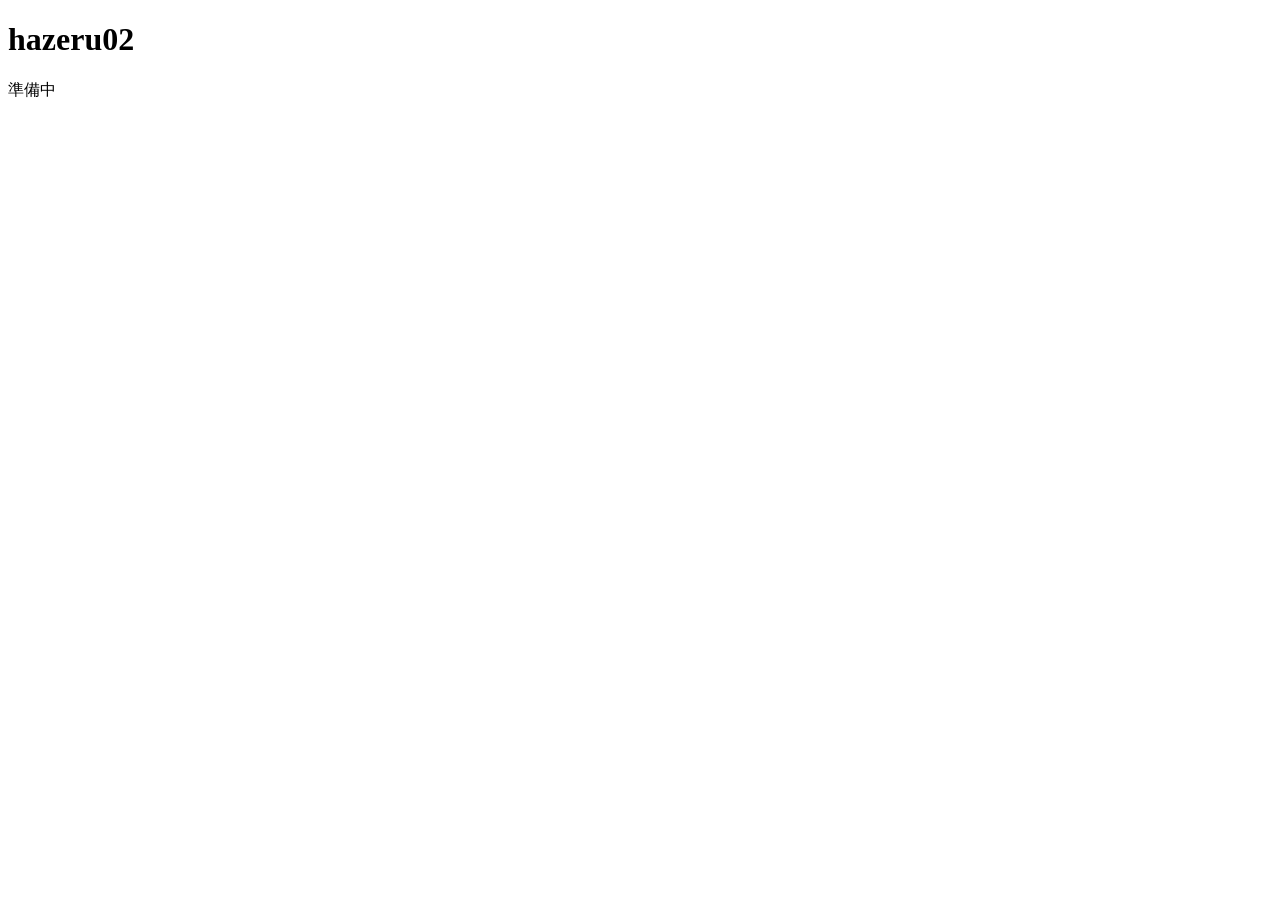
==== index.html @ be0f1871 "Create index.html" ====
<!doctype html>
<html lang="ja">
<head>
<meta charset="utf-8">
<meta name="viewport" content="width=device-width, initial-scale=1">
<title>hazeru02</title>
</head>
<body>
<h1>hazeru02</h1>
<p>準備中</p>
</body>
</html>
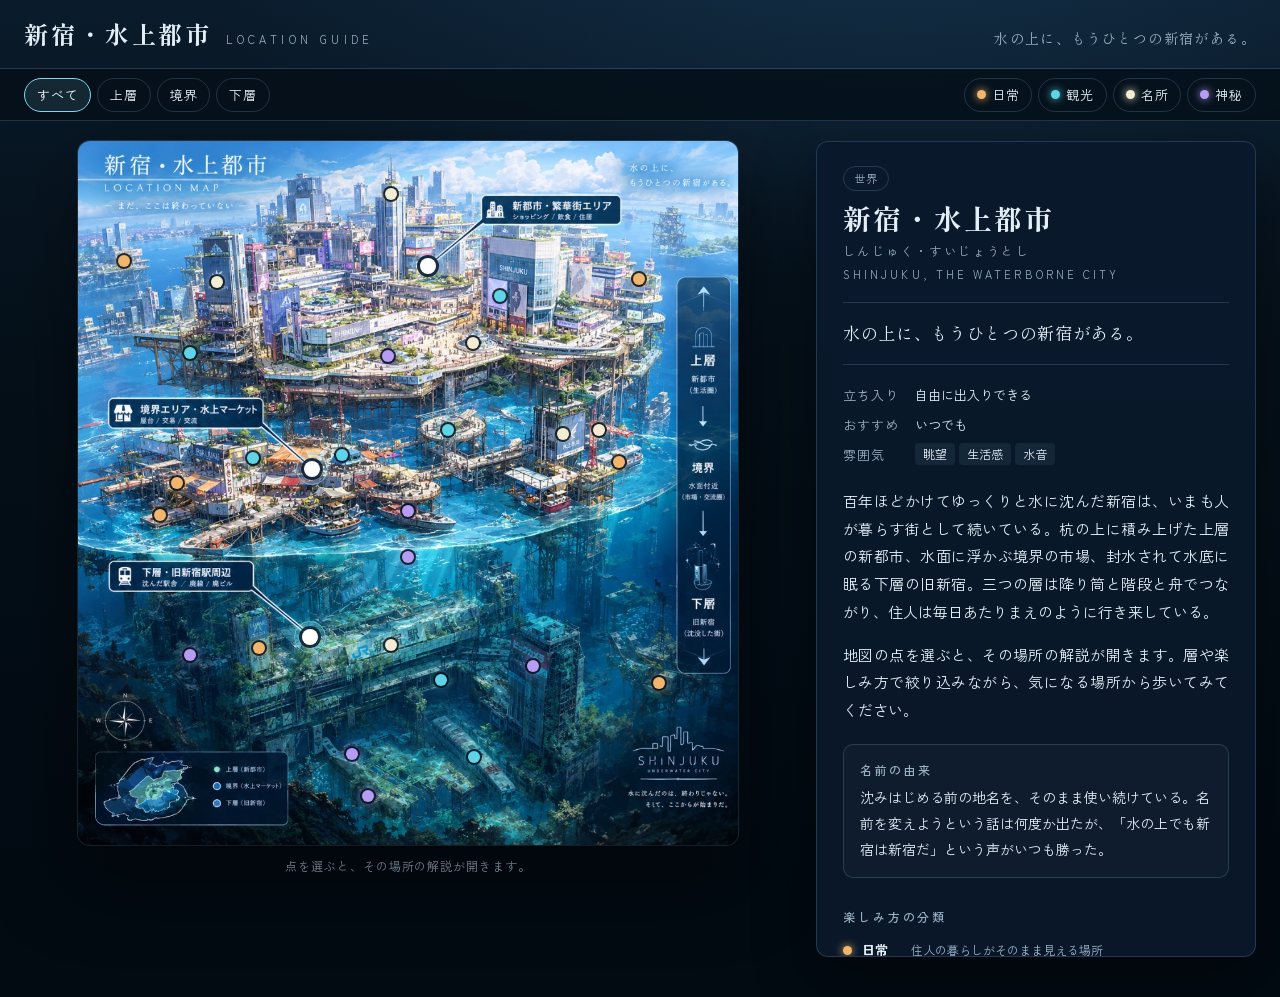
==== commit b2d2a768: "世界観の土台とロケーションマップを追加 - world/: 確定事項（A案）、用語集、語彙集、3層の解説文、場所データ40件 - tools/build_world.py: 場所データの検証と ass" ====
--- a/index.html
+++ b/index.html
@@ -3,10 +3,42 @@
 <head>
 <meta charset="utf-8">
 <meta name="viewport" content="width=device-width, initial-scale=1">
-<title>hazeru02</title>
+<title>新宿・水上都市 ロケーションガイド</title>
+<meta name="description" content="水の上に、もうひとつの新宿がある。上層・境界・下層、三つの層の街並みを地図から歩くロケーションガイド。">
+<link rel="preconnect" href="https://fonts.googleapis.com">
+<link rel="preconnect" href="https://fonts.gstatic.com" crossorigin>
+<link href="https://fonts.googleapis.com/css2?family=Shippori+Mincho:wght@500;700&family=Zen+Kaku+Gothic+New:wght@400;500;700&display=swap" rel="stylesheet">
+<link rel="stylesheet" href="assets/css/style.css">
 </head>
 <body>
-<h1>hazeru02</h1>
-<p>準備中</p>
+<header class="site-header">
+  <a class="site-title" href="#shinjuku">
+    <span class="site-title__ja">新宿・水上都市</span>
+    <span class="site-title__en">LOCATION GUIDE</span>
+  </a>
+  <p class="site-tagline">水の上に、もうひとつの新宿がある。</p>
+</header>
+
+<div class="toolbar" role="toolbar" aria-label="地図の絞り込み">
+  <div class="tabs" id="layer-tabs" role="group" aria-label="層"></div>
+  <div class="chips" id="category-chips" role="group" aria-label="楽しみ方"></div>
+</div>
+
+<main class="layout">
+  <section class="map-wrap" aria-label="ロケーションマップ">
+    <div class="map" id="map">
+      <img class="map__image" src="assets/img/shinjuku-map.jpg" width="1055" height="1125"
+           alt="新宿・水上都市の鳥瞰図。上に杭の上の新都市、水面に水上マーケット、水中に沈んだ旧新宿駅周辺が描かれている。">
+      <div class="map__pins" id="pins"></div>
+    </div>
+    <p class="map-hint">点を選ぶと、その場所の解説が開きます。</p>
+  </section>
+
+  <aside class="panel" id="panel" aria-live="polite" tabindex="-1"></aside>
+</main>
+
+<noscript><p class="noscript">このガイドの表示には JavaScript が必要です。</p></noscript>
+<script src="assets/data/world.js"></script>
+<script src="assets/js/map.js"></script>
 </body>
 </html>
--- a/assets/css/style.css
+++ b/assets/css/style.css
@@ -0,0 +1,333 @@
+:root {
+  --bg: #051019;
+  --bg-2: #0a1b2b;
+  --panel: rgba(10, 26, 44, 0.92);
+  --line: rgba(150, 210, 255, 0.18);
+  --line-strong: rgba(150, 210, 255, 0.38);
+  --text: #e4eef6;
+  --muted: #98b0c4;
+  --accent: #7fd8f0;
+  --accent-soft: rgba(127, 216, 240, 0.12);
+  --serif: "Shippori Mincho", "Hiragino Mincho ProN", "Yu Mincho", serif;
+  --sans: "Zen Kaku Gothic New", "Hiragino Sans", "Yu Gothic", sans-serif;
+  --header-h: 64px;
+  --toolbar-h: 52px;
+  --radius: 12px;
+}
+
+* { box-sizing: border-box; }
+
+html { scroll-behavior: smooth; background: #020a12; }
+
+body {
+  margin: 0;
+  background:
+    radial-gradient(1200px 600px at 70% -10%, rgba(64, 140, 200, 0.18), transparent 60%),
+    linear-gradient(180deg, var(--bg-2), var(--bg) 40%, #020a12);
+  background-attachment: fixed;
+  color: var(--text);
+  font-family: var(--sans);
+  font-size: 15px;
+  line-height: 1.85;
+  -webkit-font-smoothing: antialiased;
+}
+
+a { color: inherit; }
+
+button { font: inherit; color: inherit; }
+
+:focus-visible { outline: 2px solid var(--accent); outline-offset: 2px; }
+
+/* ---- header / toolbar ---- */
+.site-header {
+  display: flex;
+  align-items: baseline;
+  justify-content: space-between;
+  gap: 16px;
+  min-height: var(--header-h);
+  padding: 12px 24px;
+  border-bottom: 1px solid var(--line);
+}
+
+.site-title { display: flex; align-items: baseline; gap: 14px; text-decoration: none; }
+.site-title__ja { font-family: var(--serif); font-size: 24px; font-weight: 700; letter-spacing: 0.12em; }
+.site-title__en { font-size: 11px; letter-spacing: 0.4em; color: var(--muted); }
+.site-tagline { margin: 0; font-family: var(--serif); color: var(--muted); letter-spacing: 0.1em; font-size: 14px; }
+
+.toolbar {
+  position: sticky;
+  top: 0;
+  z-index: 20;
+  display: flex;
+  flex-wrap: wrap;
+  align-items: center;
+  justify-content: space-between;
+  gap: 8px 16px;
+  min-height: var(--toolbar-h);
+  padding: 8px 24px;
+  background: rgba(5, 16, 25, 0.86);
+  backdrop-filter: blur(10px);
+  border-bottom: 1px solid var(--line);
+}
+
+.tabs, .chips { display: flex; flex-wrap: wrap; gap: 6px; }
+
+.tab, .chip {
+  display: inline-flex;
+  align-items: center;
+  gap: 6px;
+  padding: 4px 12px;
+  border: 1px solid var(--line);
+  border-radius: 999px;
+  background: transparent;
+  font-size: 13px;
+  letter-spacing: 0.06em;
+  cursor: pointer;
+  transition: background 0.2s, border-color 0.2s, opacity 0.2s;
+}
+.tab:hover, .chip:hover { border-color: var(--line-strong); }
+.tab[aria-pressed="true"] { background: var(--accent-soft); border-color: var(--accent); color: #fff; }
+.chip[aria-pressed="false"] { opacity: 0.45; }
+.chip__dot { width: 9px; height: 9px; border-radius: 50%; background: var(--c); box-shadow: 0 0 8px var(--c); }
+
+/* ---- layout ---- */
+.layout {
+  display: grid;
+  grid-template-columns: minmax(0, 1fr) minmax(340px, 440px);
+  gap: 24px;
+  padding: 20px 24px 40px;
+  align-items: start;
+}
+
+.map-wrap { display: flex; flex-direction: column; align-items: center; }
+
+.map {
+  position: relative;
+  width: min(100%, calc((100vh - var(--header-h) - var(--toolbar-h) - 80px) * 1055 / 1125));
+  min-width: min(100%, 520px);
+  aspect-ratio: 1055 / 1125;
+  border-radius: var(--radius);
+  overflow: hidden;
+  box-shadow: 0 30px 80px rgba(0, 0, 0, 0.5), 0 0 0 1px var(--line);
+}
+
+.map__image { display: block; width: 100%; height: 100%; object-fit: cover; user-select: none; }
+
+.map__pins { position: absolute; inset: 0; }
+
+.map-hint { margin: 10px 0 0; font-size: 12px; color: var(--muted); letter-spacing: 0.08em; }
+
+/* ---- pins ---- */
+.pin {
+  --c: var(--accent);
+  position: absolute;
+  left: var(--x);
+  top: var(--y);
+  width: 28px;
+  height: 28px;
+  margin: -14px 0 0 -14px;
+  padding: 0;
+  border: 0;
+  background: transparent;
+  cursor: pointer;
+  z-index: 1;
+}
+.pin::before {
+  content: "";
+  position: absolute;
+  inset: 8px;
+  border-radius: 50%;
+  background: var(--c);
+  box-shadow: 0 0 0 2px rgba(5, 16, 25, 0.85), 0 0 12px var(--c);
+  transition: transform 0.2s;
+}
+.pin::after {
+  content: "";
+  position: absolute;
+  inset: 3px;
+  border-radius: 50%;
+  border: 1.5px solid var(--c);
+  opacity: 0;
+  transition: opacity 0.2s, transform 0.2s;
+}
+.pin:hover::before, .pin:focus-visible::before { transform: scale(1.25); }
+.pin:hover::after, .pin:focus-visible::after { opacity: 0.8; }
+.pin:focus-visible { outline: none; }
+
+.pin--layer { width: 40px; height: 40px; margin: -20px 0 0 -20px; z-index: 2; }
+.pin--layer::before { inset: 12px; background: #fff; box-shadow: 0 0 0 3px rgba(10, 30, 50, 0.9), 0 0 16px rgba(127, 216, 240, 0.9); }
+.pin--layer::after { inset: 4px; opacity: 0.7; border-color: var(--accent); animation: ripple 3.2s ease-out infinite; }
+
+.pin.is-related::after { opacity: 0.9; animation: ripple 2.4s ease-out infinite; }
+.pin.is-active { z-index: 5; }
+.pin.is-active::before { transform: scale(1.35); }
+.pin.is-active::after { opacity: 1; animation: ripple 1.6s ease-out infinite; }
+.pin[hidden] { display: none; }
+
+@keyframes ripple {
+  0% { transform: scale(0.7); opacity: 0.9; }
+  100% { transform: scale(1.8); opacity: 0; }
+}
+
+.pin__label {
+  position: absolute;
+  left: 50%;
+  bottom: calc(100% + 2px);
+  transform: translateX(-50%);
+  padding: 3px 10px;
+  border: 1px solid var(--line-strong);
+  border-radius: 6px;
+  background: rgba(6, 20, 34, 0.94);
+  font-size: 12px;
+  white-space: nowrap;
+  letter-spacing: 0.05em;
+  pointer-events: none;
+  opacity: 0;
+  transition: opacity 0.15s;
+}
+.pin:hover .pin__label, .pin:focus-visible .pin__label, .pin.is-active .pin__label { opacity: 1; }
+.pin.is-edge-right .pin__label { left: auto; right: 0; transform: none; }
+.pin.is-edge-left .pin__label { left: 0; transform: none; }
+.pin.is-edge-top .pin__label { bottom: auto; top: calc(100% + 2px); }
+
+@media (prefers-reduced-motion: reduce) {
+  .pin::after { animation: none !important; }
+  html { scroll-behavior: auto; }
+}
+
+/* ---- panel ---- */
+.panel {
+  position: sticky;
+  top: calc(var(--toolbar-h) + 16px);
+  max-height: calc(100vh - var(--toolbar-h) - 32px);
+  overflow-y: auto;
+  padding: 24px 26px 28px;
+  border: 1px solid var(--line);
+  border-radius: var(--radius);
+  background: var(--panel);
+  box-shadow: 0 20px 60px rgba(0, 0, 0, 0.4);
+  scrollbar-width: thin;
+  scrollbar-color: var(--line-strong) transparent;
+}
+.panel:focus { outline: none; }
+
+.crumbs { display: flex; flex-wrap: wrap; gap: 4px 8px; margin: 0 0 14px; padding: 0; list-style: none; font-size: 12px; color: var(--muted); }
+.crumbs li + li::before { content: "›"; margin-right: 8px; opacity: 0.6; }
+.crumbs a { text-decoration: none; }
+.crumbs a:hover { color: var(--text); text-decoration: underline; }
+
+.eyebrow { display: flex; flex-wrap: wrap; gap: 6px; margin-bottom: 8px; }
+.badge {
+  display: inline-flex;
+  align-items: center;
+  gap: 6px;
+  padding: 1px 10px;
+  border: 1px solid var(--line);
+  border-radius: 999px;
+  font-size: 11px;
+  letter-spacing: 0.1em;
+  color: var(--muted);
+}
+.badge--cat { color: var(--text); border-color: color-mix(in srgb, var(--c) 60%, transparent); }
+.badge--cat .chip__dot { width: 7px; height: 7px; }
+
+.place-name { margin: 0; font-family: var(--serif); font-size: 28px; font-weight: 700; line-height: 1.4; letter-spacing: 0.08em; }
+.place-name--long { font-size: 22px; }
+.place-reading { margin: 2px 0 0; font-size: 12px; color: var(--muted); letter-spacing: 0.2em; }
+.place-en { margin: 2px 0 0; font-size: 11px; color: var(--muted); letter-spacing: 0.28em; text-transform: uppercase; }
+.place-alias { margin: 10px 0 0; font-size: 13px; color: var(--muted); }
+.place-alias strong { color: var(--text); font-family: var(--serif); font-size: 15px; letter-spacing: 0.1em; }
+
+.place-summary {
+  margin: 18px 0;
+  padding: 14px 0;
+  border-top: 1px solid var(--line);
+  border-bottom: 1px solid var(--line);
+  font-family: var(--serif);
+  font-size: 17px;
+  line-height: 1.9;
+  letter-spacing: 0.04em;
+}
+
+.meta { display: grid; grid-template-columns: auto 1fr; gap: 6px 16px; margin: 0 0 20px; font-size: 13px; }
+.meta dt { color: var(--muted); letter-spacing: 0.08em; }
+.meta dd { margin: 0; }
+.meta .note { display: block; color: var(--muted); font-size: 12px; }
+.access--limited { color: #f2d28b; }
+.access--closed { color: #f0a7a7; }
+
+.tags { display: flex; flex-wrap: wrap; gap: 4px; }
+.tag { padding: 0 8px; border-radius: 4px; background: rgba(150, 210, 255, 0.08); font-size: 12px; }
+
+.prose p { margin: 0 0 1em; text-align: justify; }
+.prose h3 {
+  margin: 1.6em 0 0.5em;
+  font-family: var(--serif);
+  font-size: 16px;
+  letter-spacing: 0.14em;
+  color: var(--accent);
+}
+
+.note-box { margin: 20px 0 0; padding: 14px 16px; border-radius: 10px; border: 1px solid var(--line); background: rgba(255, 255, 255, 0.025); }
+.note-box h3 { margin: 0 0 4px; font-size: 12px; letter-spacing: 0.2em; color: var(--muted); font-weight: 500; }
+.note-box p { margin: 0; font-size: 14px; }
+.note-box--rumor { border-color: rgba(183, 156, 245, 0.35); background: rgba(183, 156, 245, 0.06); }
+.note-box--rumor p { font-family: var(--serif); font-size: 15px; }
+
+.section-title { margin: 28px 0 10px; font-size: 12px; letter-spacing: 0.24em; color: var(--muted); font-weight: 500; }
+
+.place-list { margin: 0; padding: 0; list-style: none; }
+.place-list .place-list { margin: 4px 0 8px 12px; padding-left: 12px; border-left: 1px solid var(--line); }
+.place-link {
+  display: flex;
+  align-items: baseline;
+  gap: 8px;
+  width: 100%;
+  padding: 6px 8px;
+  border: 0;
+  border-radius: 6px;
+  background: transparent;
+  text-align: left;
+  cursor: pointer;
+}
+.place-link:hover { background: var(--accent-soft); }
+.place-link .chip__dot { flex: none; transform: translateY(-1px); }
+.place-link__name { font-weight: 500; }
+.place-link__sub { font-size: 12px; color: var(--muted); }
+.place-link--group .place-link__name { font-family: var(--serif); font-size: 15px; letter-spacing: 0.08em; }
+.place-link__desc { display: block; font-size: 12px; color: var(--muted); line-height: 1.6; }
+
+.legend { display: grid; gap: 6px; margin: 0; padding: 0; list-style: none; font-size: 13px; }
+.legend li { display: flex; gap: 10px; align-items: baseline; }
+.legend strong { flex: none; min-width: 3em; }
+.legend span { color: var(--muted); font-size: 12px; }
+
+.back-to-map { display: none; }
+
+.noscript { padding: 24px; text-align: center; }
+
+/* ---- small screens ---- */
+@media (max-width: 900px) {
+  :root { --header-h: auto; }
+  .site-header { flex-direction: column; gap: 2px; padding: 12px 16px; }
+  .site-title__ja { font-size: 20px; }
+  .site-tagline { font-size: 12px; }
+  .toolbar { padding: 8px 16px; }
+  .layout { grid-template-columns: minmax(0, 1fr); gap: 16px; padding: 12px 16px 32px; }
+  .map { width: 100%; min-width: 0; }
+  .panel { position: static; max-height: none; padding: 20px 18px 24px; scroll-margin-top: calc(var(--toolbar-h) + 32px); }
+  .pin { width: 26px; height: 26px; margin: -13px 0 0 -13px; }
+  .pin::before { inset: 8px; }
+  .pin--layer { width: 34px; height: 34px; margin: -17px 0 0 -17px; }
+  .pin--layer::before { inset: 10px; }
+  .back-to-map {
+    display: inline-flex;
+    margin-top: 24px;
+    padding: 6px 14px;
+    border: 1px solid var(--line-strong);
+    border-radius: 999px;
+    background: transparent;
+    font-size: 13px;
+    cursor: pointer;
+  }
+}
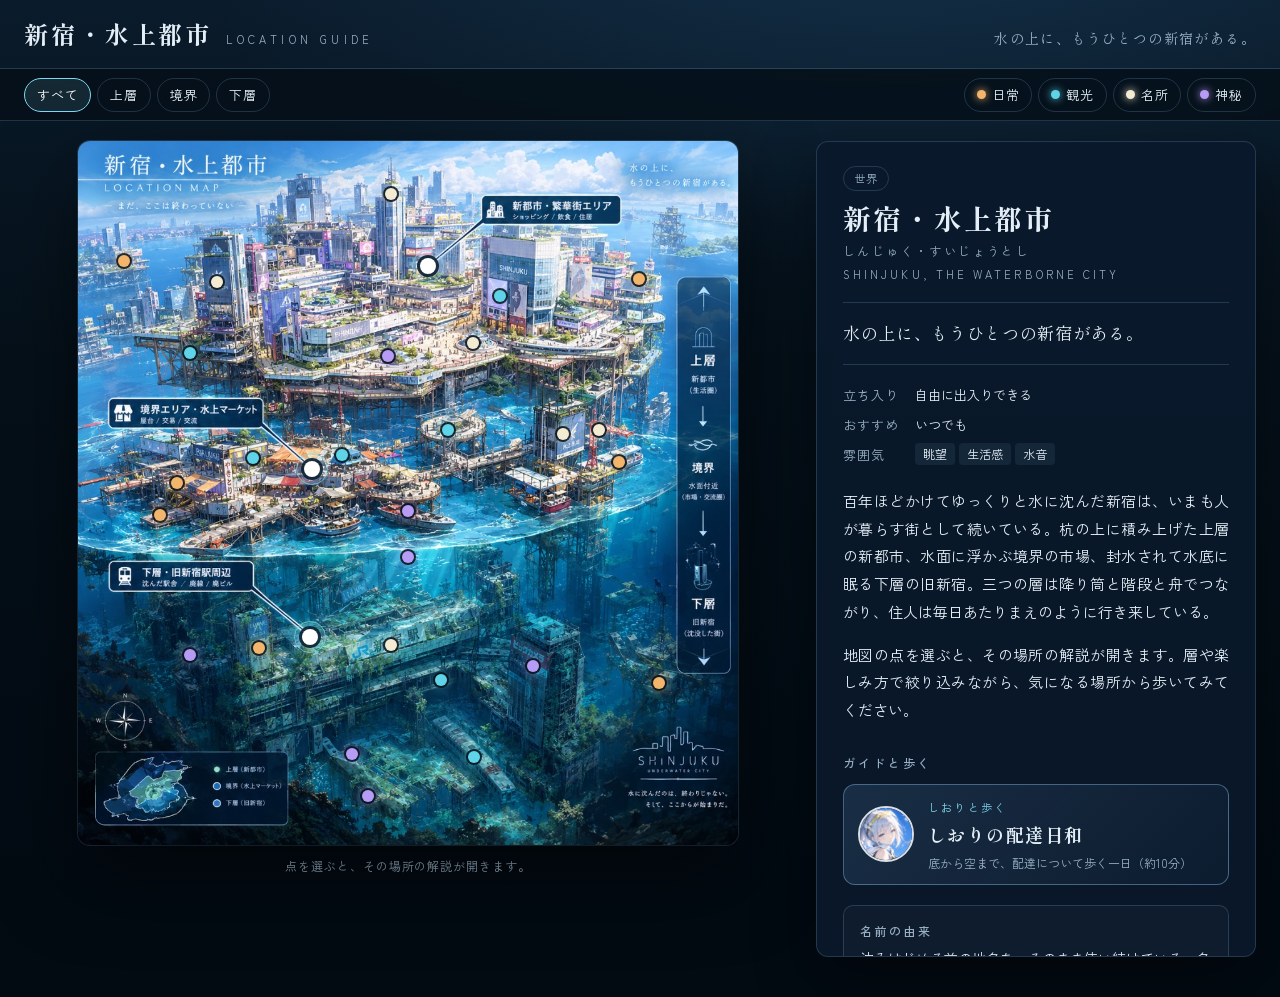
==== commit 94cab341: "案内役「紙谷しおり」とコース「しおりの配達日和」を追加 - キャラクター: 人物シート、アイコン画像（提供画像から切り出し）、表情IDの語彙 - コース: 底郵便局から初杭まで8か所の台本と、3か所の" ====
--- a/index.html
+++ b/index.html
@@ -29,6 +29,11 @@
     <div class="map" id="map">
       <img class="map__image" src="assets/img/shinjuku-map.jpg" width="1055" height="1125"
            alt="新宿・水上都市の鳥瞰図。上に杭の上の新都市、水面に水上マーケット、水中に沈んだ旧新宿駅周辺が描かれている。">
+      <div class="map__course" id="course-layer" hidden>
+        <svg class="map__route" viewBox="0 0 100 100" preserveAspectRatio="none" aria-hidden="true"></svg>
+        <div class="course-stops" aria-hidden="true"></div>
+        <div class="course-marker" id="course-marker" aria-hidden="true"><img alt="" width="44" height="44"></div>
+      </div>
       <div class="map__pins" id="pins"></div>
     </div>
     <p class="map-hint">点を選ぶと、その場所の解説が開きます。</p>
@@ -40,5 +45,6 @@
 <noscript><p class="noscript">このガイドの表示には JavaScript が必要です。</p></noscript>
 <script src="assets/data/world.js"></script>
 <script src="assets/js/map.js"></script>
+<script src="assets/js/course.js"></script>
 </body>
 </html>
--- a/assets/css/style.css
+++ b/assets/css/style.css
@@ -331,3 +331,147 @@
     cursor: pointer;
   }
 }
+
+/* ---- guide courses ---- */
+.course-list { display: grid; gap: 10px; }
+.course-card {
+  display: flex;
+  align-items: center;
+  gap: 14px;
+  width: 100%;
+  padding: 12px 14px;
+  border: 1px solid var(--line-strong);
+  border-radius: 12px;
+  background: linear-gradient(135deg, rgba(127, 184, 240, 0.14), rgba(127, 184, 240, 0.03));
+  text-align: left;
+  cursor: pointer;
+  transition: border-color 0.2s, background 0.2s, transform 0.2s;
+}
+.course-card:hover { border-color: var(--accent); transform: translateY(-1px); }
+.course-card__icon { flex: none; width: 56px; height: 56px; border-radius: 50%; object-fit: cover; border: 2px solid rgba(255, 255, 255, 0.85); }
+.course-card__text { display: grid; gap: 1px; }
+.course-card__label { font-size: 11px; letter-spacing: 0.2em; color: var(--accent); }
+.course-card__title { font-family: var(--serif); font-size: 18px; font-weight: 700; letter-spacing: 0.08em; }
+.course-card__sub { font-size: 12px; color: var(--muted); line-height: 1.6; }
+
+/* map overlay */
+.map__course { position: absolute; inset: 0; pointer-events: none; z-index: 1; --route: #7fb8f0; }
+.map__course[hidden] { display: none; }
+.map__route { position: absolute; inset: 0; width: 100%; height: 100%; overflow: visible; }
+.map__route path { fill: none; vector-effect: non-scaling-stroke; stroke-linecap: round; }
+.map__route .is-done { stroke: var(--route); stroke-width: 3.5; filter: drop-shadow(0 0 4px var(--route)); }
+.map__route .is-todo { stroke: rgba(255, 255, 255, 0.6); stroke-width: 2.5; stroke-dasharray: 2 8; }
+.map__route .is-detour { stroke: #ffd36b; stroke-width: 3; stroke-dasharray: 1 7; filter: drop-shadow(0 0 4px #ffd36b); }
+
+.course-stop {
+  position: absolute;
+  left: var(--x);
+  top: var(--y);
+  display: grid;
+  place-items: center;
+  width: 24px;
+  height: 24px;
+  margin: -12px 0 0 -12px;
+  border-radius: 50%;
+  border: 2px solid rgba(255, 255, 255, 0.9);
+  background: rgba(8, 24, 40, 0.88);
+  font-size: 12px;
+  font-weight: 700;
+  line-height: 1;
+}
+.course-stop.is-done { background: var(--route); color: #06121e; border-color: #fff; }
+.course-stop.is-current { background: #fff; color: #06121e; box-shadow: 0 0 0 4px rgba(255, 255, 255, 0.25); }
+.course-stop.is-detour { background: #ffd36b; color: #3a2a00; border-color: #fff; }
+
+.course-marker {
+  position: absolute;
+  left: var(--x, 50%);
+  top: var(--y, 50%);
+  z-index: 3;
+  width: 48px;
+  height: 48px;
+  margin: -62px 0 0 -24px;
+  transition: left 1.1s cubic-bezier(0.4, 0, 0.2, 1), top 1.1s cubic-bezier(0.4, 0, 0.2, 1);
+  filter: drop-shadow(0 6px 10px rgba(0, 0, 0, 0.5));
+}
+.course-marker::after {
+  content: "";
+  position: absolute;
+  left: 50%;
+  bottom: -7px;
+  margin-left: -6px;
+  border: 6px solid transparent;
+  border-top-color: #fff;
+  border-bottom: 0;
+}
+.course-marker img { display: block; width: 48px; height: 48px; border-radius: 50%; object-fit: cover; border: 3px solid #fff; background: #fff; }
+
+body.is-course .pin { opacity: 0.22; }
+body.is-course .map-hint { visibility: hidden; }
+body.is-course { --toolbar-h: 0px; }
+body.is-course .toolbar { display: none; }
+
+/* course panel */
+.course__exit { margin: 0 0 14px; padding: 0; border: 0; background: transparent; font-size: 12px; color: var(--muted); cursor: pointer; letter-spacing: 0.08em; }
+.course__exit:hover { color: var(--text); text-decoration: underline; }
+.course__eyebrow { margin: 0; font-size: 11px; letter-spacing: 0.3em; color: var(--accent); }
+.course__title { margin: 2px 0 0; font-family: var(--serif); font-size: 26px; font-weight: 700; letter-spacing: 0.1em; line-height: 1.4; }
+.course__sub { margin: 4px 0 0; font-size: 12px; color: var(--muted); }
+.course__sub span { margin-left: 10px; padding: 0 8px; border: 1px solid var(--line); border-radius: 999px; }
+
+.course-progress { display: flex; gap: 5px; margin: 20px 0 14px; padding: 0; list-style: none; }
+.course-progress li { flex: 1; height: 4px; border-radius: 2px; background: rgba(150, 210, 255, 0.16); }
+.course-progress li.is-done { background: rgba(127, 184, 240, 0.7); }
+.course-progress li.is-current { background: #fff; box-shadow: 0 0 8px rgba(255, 255, 255, 0.6); }
+
+.course-place { display: grid; grid-template-columns: auto 1fr; gap: 0 12px; align-items: baseline; }
+.course-place__time { padding: 0 10px; border: 1px solid var(--line-strong); border-radius: 999px; font-size: 12px; letter-spacing: 0.1em; }
+.course-place__no { justify-self: end; font-size: 12px; color: var(--muted); letter-spacing: 0.1em; }
+.course-place__name { grid-column: 1 / -1; margin: 8px 0 0; font-family: var(--serif); font-size: 22px; letter-spacing: 0.08em; line-height: 1.4; }
+.course-place__sub { grid-column: 1 / -1; font-size: 11px; color: var(--muted); letter-spacing: 0.26em; text-transform: uppercase; }
+
+.peek { margin: 12px 0 4px; font-size: 13px; }
+.peek summary { cursor: pointer; color: var(--muted); letter-spacing: 0.1em; }
+.peek summary:hover { color: var(--text); }
+.peek p { margin: 8px 0 0; color: #c4d4e2; }
+.peek .peek__summary { font-family: var(--serif); color: var(--text); }
+.peek .peek__rumor { padding-left: 10px; border-left: 2px solid rgba(183, 156, 245, 0.5); }
+
+.log { display: grid; gap: 14px; margin: 18px 0 0; }
+.msg { animation: msg-in 0.4s ease both; }
+@keyframes msg-in { from { opacity: 0; transform: translateY(6px); } to { opacity: 1; transform: none; } }
+.msg--narration { margin: 0; padding: 2px 4px 2px 12px; border-left: 2px solid var(--line-strong); color: #b9cbdb; font-family: var(--serif); font-size: 14px; line-height: 1.95; }
+.msg--char { display: grid; grid-template-columns: 44px 1fr; gap: 10px; align-items: start; }
+.msg__icon { width: 44px; height: 44px; border-radius: 50%; object-fit: cover; border: 2px solid rgba(255, 255, 255, 0.85); background: #fff; }
+.msg__body { position: relative; padding: 8px 14px 10px; border: 1px solid rgba(127, 184, 240, 0.4); border-radius: 4px 14px 14px 14px; background: rgba(127, 184, 240, 0.1); }
+.msg__name { display: block; font-size: 11px; letter-spacing: 0.2em; color: var(--accent); }
+.msg__body p { margin: 2px 0 0; font-size: 15px; line-height: 1.85; }
+.msg-divider { display: flex; align-items: center; gap: 12px; margin: 6px 0 0; font-size: 12px; letter-spacing: 0.16em; color: #ffd36b; }
+.msg-divider::before, .msg-divider::after { content: ""; flex: 1; height: 1px; background: rgba(255, 211, 107, 0.35); }
+
+.actions { display: grid; gap: 8px; margin: 18px 0 4px; }
+.act { padding: 10px 16px; border: 1px solid var(--line-strong); border-radius: 10px; background: transparent; font-size: 14px; letter-spacing: 0.06em; text-align: center; cursor: pointer; transition: background 0.2s, border-color 0.2s; }
+.act:hover { background: var(--accent-soft); border-color: var(--accent); }
+.act--primary { background: rgba(127, 184, 240, 0.2); border-color: var(--accent); }
+.act--detour { border-style: dashed; border-color: rgba(255, 211, 107, 0.7); color: #ffe3a0; }
+.act--detour:hover { background: rgba(255, 211, 107, 0.12); border-color: #ffd36b; }
+
+.course-end { display: grid; justify-items: center; gap: 4px; padding: 20px 16px; border: 1px solid var(--line-strong); border-radius: 12px; background: rgba(127, 184, 240, 0.08); text-align: center; }
+.course-end__icon { width: 64px; height: 64px; border-radius: 50%; object-fit: cover; border: 3px solid #fff; }
+.course-end__title { margin: 8px 0 0; font-family: var(--serif); font-size: 18px; letter-spacing: 0.12em; }
+.course-end__text { margin: 0; font-size: 13px; color: var(--muted); }
+.course-end__buttons { display: grid; grid-template-columns: 1fr 1fr; gap: 8px; width: 100%; margin-top: 12px; }
+
+@media (prefers-reduced-motion: reduce) {
+  .msg { animation: none; }
+  .course-marker { transition: none; }
+}
+
+@media (max-width: 900px) {
+  body.is-course .map-wrap { position: sticky; top: 0; z-index: 15; margin: -12px -16px 0; padding: 8px 16px; background: rgba(5, 16, 25, 0.94); backdrop-filter: blur(8px); border-bottom: 1px solid var(--line); }
+  body.is-course .map { width: min(100%, calc(34vh * 1055 / 1125)); min-width: 0; }
+  body.is-course .panel { scroll-margin-top: 0; }
+  .course-marker { width: 38px; height: 38px; margin: -50px 0 0 -19px; }
+  .course-marker img { width: 38px; height: 38px; }
+  .course-stop { width: 20px; height: 20px; margin: -10px 0 0 -10px; font-size: 11px; }
+}
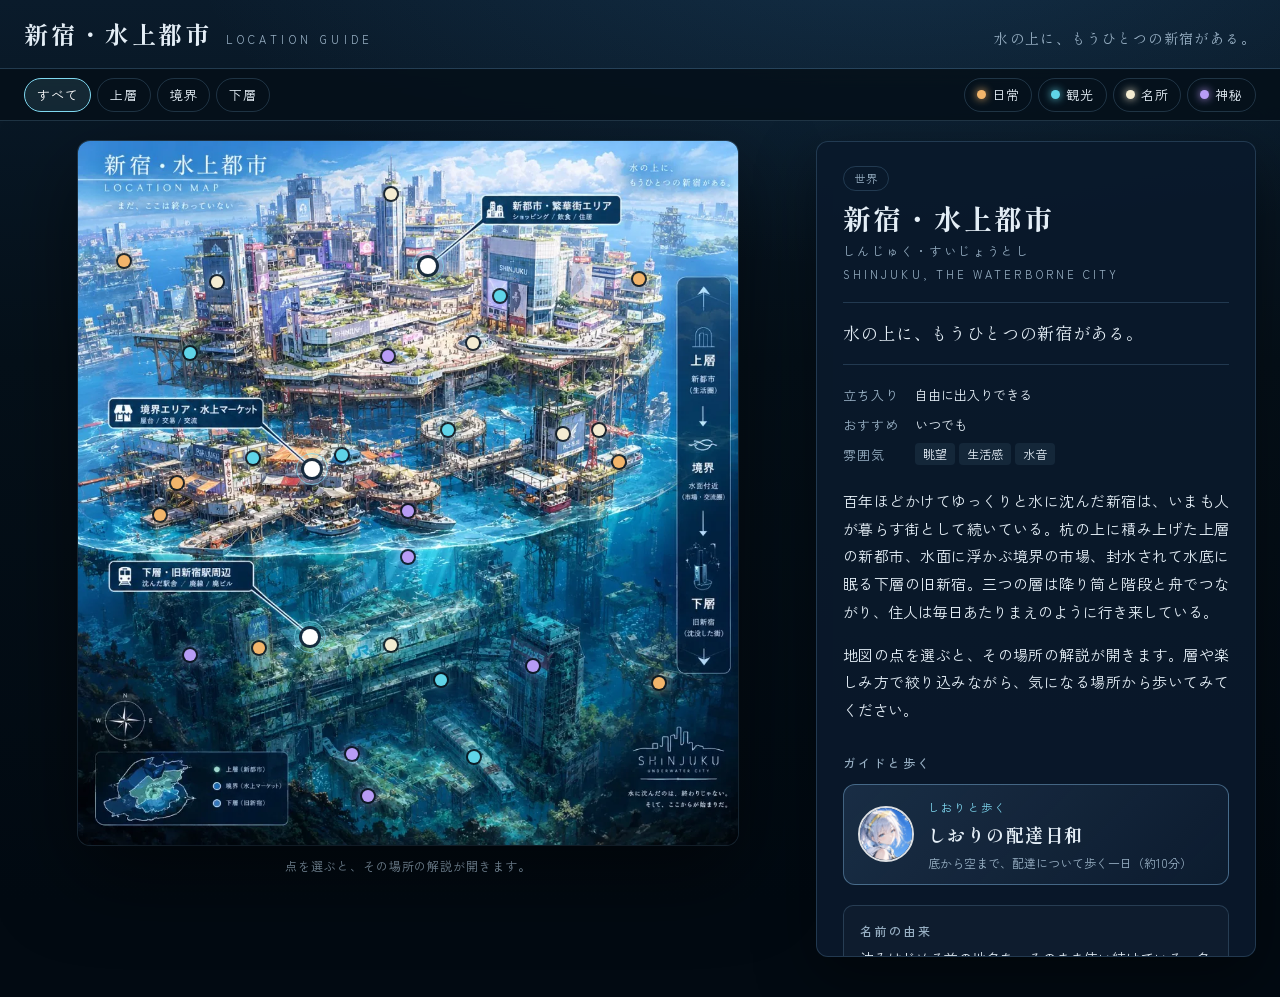
==== commit 79981b10: "画像をwebpに変換し、スマホ用の小さい版（-sm）を追加 - assets/img の jpg をすべて webp（品質80）に変換し、元の jpg は削除 - 長辺1000pxに収めた -sm.w" ====
--- a/index.html
+++ b/index.html
@@ -27,7 +27,7 @@
 <main class="layout">
   <section class="map-wrap" aria-label="ロケーションマップ">
     <div class="map" id="map">
-      <img class="map__image" src="assets/img/shinjuku-map.jpg" width="1055" height="1125"
+      <img class="map__image" src="assets/img/shinjuku-map.webp" width="1055" height="1125"
            alt="新宿・水上都市の鳥瞰図。上に杭の上の新都市、水面に水上マーケット、水中に沈んだ旧新宿駅周辺が描かれている。">
       <div class="map__course" id="course-layer" hidden>
         <svg class="map__route" viewBox="0 0 100 100" preserveAspectRatio="none" aria-hidden="true"></svg>
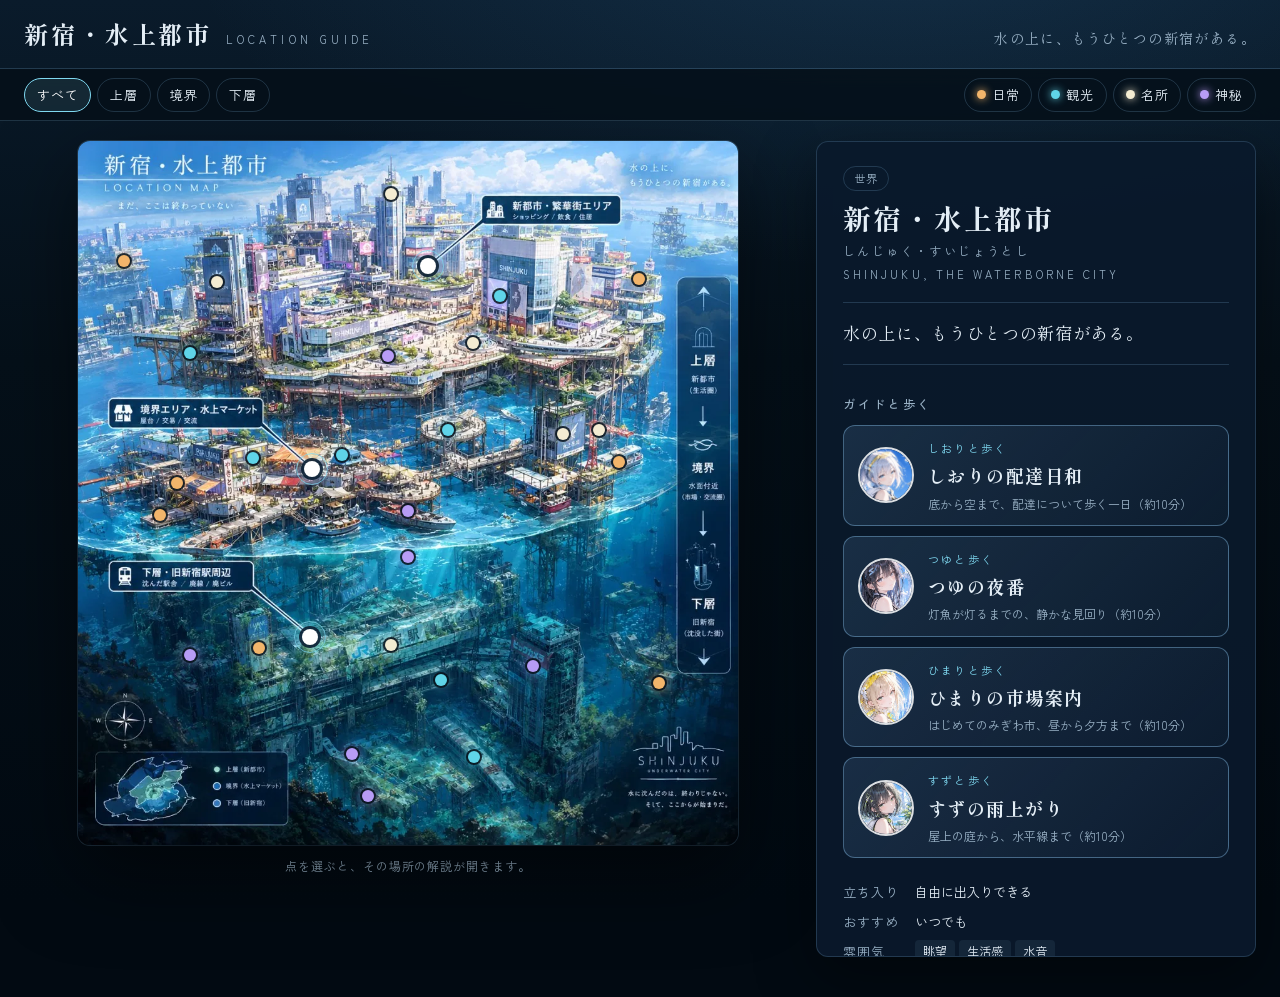
==== commit 18221711: "コース画面を「絵が主役・1画面・固定・ページ送り」に作り替え、見せ所と波紋をデータ化 - 新ステージ（stage.js / stage.css）: 画面のどこをタップしても次へ、左端で前へ。スクロール" ====
--- a/index.html
+++ b/index.html
@@ -9,6 +9,7 @@
 <link rel="preconnect" href="https://fonts.gstatic.com" crossorigin>
 <link href="https://fonts.googleapis.com/css2?family=Shippori+Mincho:wght@500;700&family=Zen+Kaku+Gothic+New:wght@400;500;700&display=swap" rel="stylesheet">
 <link rel="stylesheet" href="assets/css/style.css">
+<link rel="stylesheet" href="assets/css/stage.css">
 </head>
 <body>
 <header class="site-header">
@@ -29,11 +30,6 @@
     <div class="map" id="map">
       <img class="map__image" src="assets/img/shinjuku-map.webp" width="1055" height="1125"
            alt="新宿・水上都市の鳥瞰図。上に杭の上の新都市、水面に水上マーケット、水中に沈んだ旧新宿駅周辺が描かれている。">
-      <div class="map__course" id="course-layer" hidden>
-        <svg class="map__route" viewBox="0 0 100 100" preserveAspectRatio="none" aria-hidden="true"></svg>
-        <div class="course-stops" aria-hidden="true"></div>
-        <div class="course-marker" id="course-marker" aria-hidden="true"><img alt="" width="44" height="44"></div>
-      </div>
       <div class="map__pins" id="pins"></div>
     </div>
     <p class="map-hint">点を選ぶと、その場所の解説が開きます。</p>
@@ -45,6 +41,6 @@
 <noscript><p class="noscript">このガイドの表示には JavaScript が必要です。</p></noscript>
 <script src="assets/data/world.js"></script>
 <script src="assets/js/map.js"></script>
-<script src="assets/js/course.js"></script>
+<script src="assets/js/stage.js"></script>
 </body>
 </html>
--- a/assets/css/style.css
+++ b/assets/css/style.css
@@ -332,8 +332,8 @@
   }
 }
 
-/* ---- guide courses ---- */
-.course-list { display: grid; gap: 10px; }
+/* ---- guide courses（トップ・場所ページのコースカード） ---- */
+.course-list { display: grid; gap: 10px; margin-bottom: 22px; }
 .course-card {
   display: flex;
   align-items: center;
@@ -353,125 +353,11 @@
 .course-card__label { font-size: 11px; letter-spacing: 0.2em; color: var(--accent); }
 .course-card__title { font-family: var(--serif); font-size: 18px; font-weight: 700; letter-spacing: 0.08em; }
 .course-card__sub { font-size: 12px; color: var(--muted); line-height: 1.6; }
-
-/* map overlay */
-.map__course { position: absolute; inset: 0; pointer-events: none; z-index: 1; --route: #7fb8f0; }
-.map__course[hidden] { display: none; }
-.map__route { position: absolute; inset: 0; width: 100%; height: 100%; overflow: visible; }
-.map__route path { fill: none; vector-effect: non-scaling-stroke; stroke-linecap: round; }
-.map__route .is-done { stroke: var(--route); stroke-width: 3.5; filter: drop-shadow(0 0 4px var(--route)); }
-.map__route .is-todo { stroke: rgba(255, 255, 255, 0.6); stroke-width: 2.5; stroke-dasharray: 2 8; }
-.map__route .is-detour { stroke: #ffd36b; stroke-width: 3; stroke-dasharray: 1 7; filter: drop-shadow(0 0 4px #ffd36b); }
-
-.course-stop {
-  position: absolute;
-  left: var(--x);
-  top: var(--y);
-  display: grid;
-  place-items: center;
-  width: 24px;
-  height: 24px;
-  margin: -12px 0 0 -12px;
-  border-radius: 50%;
-  border: 2px solid rgba(255, 255, 255, 0.9);
-  background: rgba(8, 24, 40, 0.88);
-  font-size: 12px;
-  font-weight: 700;
-  line-height: 1;
-}
-.course-stop.is-done { background: var(--route); color: #06121e; border-color: #fff; }
-.course-stop.is-current { background: #fff; color: #06121e; box-shadow: 0 0 0 4px rgba(255, 255, 255, 0.25); }
-.course-stop.is-detour { background: #ffd36b; color: #3a2a00; border-color: #fff; }
-
-.course-marker {
-  position: absolute;
-  left: var(--x, 50%);
-  top: var(--y, 50%);
-  z-index: 3;
-  width: 48px;
-  height: 48px;
-  margin: -62px 0 0 -24px;
-  transition: left 1.1s cubic-bezier(0.4, 0, 0.2, 1), top 1.1s cubic-bezier(0.4, 0, 0.2, 1);
-  filter: drop-shadow(0 6px 10px rgba(0, 0, 0, 0.5));
-}
-.course-marker::after {
-  content: "";
-  position: absolute;
-  left: 50%;
-  bottom: -7px;
-  margin-left: -6px;
-  border: 6px solid transparent;
-  border-top-color: #fff;
-  border-bottom: 0;
-}
-.course-marker img { display: block; width: 48px; height: 48px; border-radius: 50%; object-fit: cover; border: 3px solid #fff; background: #fff; }
-
-body.is-course .pin { opacity: 0.22; }
-body.is-course .map-hint { visibility: hidden; }
-body.is-course { --toolbar-h: 0px; }
-body.is-course .toolbar { display: none; }
-
-/* course panel */
-.course__exit { margin: 0 0 14px; padding: 0; border: 0; background: transparent; font-size: 12px; color: var(--muted); cursor: pointer; letter-spacing: 0.08em; }
-.course__exit:hover { color: var(--text); text-decoration: underline; }
-.course__eyebrow { margin: 0; font-size: 11px; letter-spacing: 0.3em; color: var(--accent); }
-.course__title { margin: 2px 0 0; font-family: var(--serif); font-size: 26px; font-weight: 700; letter-spacing: 0.1em; line-height: 1.4; }
-.course__sub { margin: 4px 0 0; font-size: 12px; color: var(--muted); }
-.course__sub span { margin-left: 10px; padding: 0 8px; border: 1px solid var(--line); border-radius: 999px; }
-
-.course-progress { display: flex; gap: 5px; margin: 20px 0 14px; padding: 0; list-style: none; }
-.course-progress li { flex: 1; height: 4px; border-radius: 2px; background: rgba(150, 210, 255, 0.16); }
-.course-progress li.is-done { background: rgba(127, 184, 240, 0.7); }
-.course-progress li.is-current { background: #fff; box-shadow: 0 0 8px rgba(255, 255, 255, 0.6); }
-
-.course-place { display: grid; grid-template-columns: auto 1fr; gap: 0 12px; align-items: baseline; }
-.course-place__time { padding: 0 10px; border: 1px solid var(--line-strong); border-radius: 999px; font-size: 12px; letter-spacing: 0.1em; }
-.course-place__no { justify-self: end; font-size: 12px; color: var(--muted); letter-spacing: 0.1em; }
-.course-place__name { grid-column: 1 / -1; margin: 8px 0 0; font-family: var(--serif); font-size: 22px; letter-spacing: 0.08em; line-height: 1.4; }
-.course-place__sub { grid-column: 1 / -1; font-size: 11px; color: var(--muted); letter-spacing: 0.26em; text-transform: uppercase; }
-
-.peek { margin: 12px 0 4px; font-size: 13px; }
-.peek summary { cursor: pointer; color: var(--muted); letter-spacing: 0.1em; }
-.peek summary:hover { color: var(--text); }
-.peek p { margin: 8px 0 0; color: #c4d4e2; }
-.peek .peek__summary { font-family: var(--serif); color: var(--text); }
-.peek .peek__rumor { padding-left: 10px; border-left: 2px solid rgba(183, 156, 245, 0.5); }
-
-.log { display: grid; gap: 14px; margin: 18px 0 0; }
-.msg { animation: msg-in 0.4s ease both; }
-@keyframes msg-in { from { opacity: 0; transform: translateY(6px); } to { opacity: 1; transform: none; } }
-.msg--narration { margin: 0; padding: 2px 4px 2px 12px; border-left: 2px solid var(--line-strong); color: #b9cbdb; font-family: var(--serif); font-size: 14px; line-height: 1.95; }
-.msg--char { display: grid; grid-template-columns: 44px 1fr; gap: 10px; align-items: start; }
-.msg__icon { width: 44px; height: 44px; border-radius: 50%; object-fit: cover; border: 2px solid rgba(255, 255, 255, 0.85); background: #fff; }
-.msg__body { position: relative; padding: 8px 14px 10px; border: 1px solid rgba(127, 184, 240, 0.4); border-radius: 4px 14px 14px 14px; background: rgba(127, 184, 240, 0.1); }
-.msg__name { display: block; font-size: 11px; letter-spacing: 0.2em; color: var(--accent); }
-.msg__body p { margin: 2px 0 0; font-size: 15px; line-height: 1.85; }
-.msg-divider { display: flex; align-items: center; gap: 12px; margin: 6px 0 0; font-size: 12px; letter-spacing: 0.16em; color: #ffd36b; }
-.msg-divider::before, .msg-divider::after { content: ""; flex: 1; height: 1px; background: rgba(255, 211, 107, 0.35); }
-
-.actions { display: grid; gap: 8px; margin: 18px 0 4px; }
-.act { padding: 10px 16px; border: 1px solid var(--line-strong); border-radius: 10px; background: transparent; font-size: 14px; letter-spacing: 0.06em; text-align: center; cursor: pointer; transition: background 0.2s, border-color 0.2s; }
-.act:hover { background: var(--accent-soft); border-color: var(--accent); }
-.act--primary { background: rgba(127, 184, 240, 0.2); border-color: var(--accent); }
-.act--detour { border-style: dashed; border-color: rgba(255, 211, 107, 0.7); color: #ffe3a0; }
-.act--detour:hover { background: rgba(255, 211, 107, 0.12); border-color: #ffd36b; }
-
-.course-end { display: grid; justify-items: center; gap: 4px; padding: 20px 16px; border: 1px solid var(--line-strong); border-radius: 12px; background: rgba(127, 184, 240, 0.08); text-align: center; }
-.course-end__icon { width: 64px; height: 64px; border-radius: 50%; object-fit: cover; border: 3px solid #fff; }
-.course-end__title { margin: 8px 0 0; font-family: var(--serif); font-size: 18px; letter-spacing: 0.12em; }
-.course-end__text { margin: 0; font-size: 13px; color: var(--muted); }
-.course-end__buttons { display: grid; grid-template-columns: 1fr 1fr; gap: 8px; width: 100%; margin-top: 12px; }
-
-@media (prefers-reduced-motion: reduce) {
-  .msg { animation: none; }
-  .course-marker { transition: none; }
-}
-
-@media (max-width: 900px) {
-  body.is-course .map-wrap { position: sticky; top: 0; z-index: 15; margin: -12px -16px 0; padding: 8px 16px; background: rgba(5, 16, 25, 0.94); backdrop-filter: blur(8px); border-bottom: 1px solid var(--line); }
-  body.is-course .map { width: min(100%, calc(34vh * 1055 / 1125)); min-width: 0; }
-  body.is-course .panel { scroll-margin-top: 0; }
-  .course-marker { width: 38px; height: 38px; margin: -50px 0 0 -19px; }
-  .course-marker img { width: 38px; height: 38px; }
-  .course-stop { width: 20px; height: 20px; margin: -10px 0 0 -10px; font-size: 11px; }
-}
+.course-card--small { padding: 8px 12px; }
+.course-card--small .course-card__icon { width: 40px; height: 40px; }
+.course-card--small .course-card__title { font-size: 15px; }
+.course-card__done { margin-left: 8px; padding: 0 8px; border: 1px solid rgba(143, 224, 170, 0.6); border-radius: 999px; font-size: 10px; letter-spacing: 0.1em; color: #9fe6b6; }
+
+/* ロケーションイラスト（場所の解説ページ）。絵が無い場所では何も出ない */
+.place-art { margin: 0 0 16px; border-radius: 12px; overflow: hidden; border: 1px solid var(--line); background: rgba(255, 255, 255, 0.03); }
+.place-art img { display: block; width: 100%; height: auto; aspect-ratio: 4 / 3; object-fit: cover; object-position: 50% 35%; }
--- a/assets/css/stage.css
+++ b/assets/css/stage.css
@@ -0,0 +1,369 @@
+/* ============================================================
+   コース画面（ステージ）
+   1画面・固定・ページ送り。スクロールしない。操作する場所は動かさない。
+   ============================================================ */
+
+.stage {
+  --guide: #7fb8f0;
+  --fs: 17px;
+  position: fixed;
+  inset: 0;
+  z-index: 100;
+  overflow: hidden;
+  background: #03080d;
+  color: #eef4ff;
+  font-family: var(--sans);
+  -webkit-tap-highlight-color: transparent;
+  -webkit-user-select: none;
+  user-select: none;
+  touch-action: manipulation;
+}
+.stage[hidden] { display: none; }
+.stage button { font: inherit; color: inherit; }
+.stage :focus-visible { outline: 2px solid #fff; outline-offset: 2px; }
+.stage__column:focus { outline: none; }
+
+/* 横に広い画面では、縦長の「ひと柱」を中央に置き、まわりに同じ絵をぼかして敷く */
+.stage__backdrop {
+  position: absolute;
+  inset: 0;
+  background-size: cover;
+  background-position: center;
+  filter: blur(26px) brightness(0.42) saturate(1.1);
+  transform: scale(1.12);
+}
+
+.stage__column {
+  position: absolute;
+  top: 0;
+  left: 50%;
+  height: 100vh;
+  height: 100dvh;
+  width: min(100vw, calc(100dvh * 0.62));
+  transform: translateX(-50%);
+  overflow: hidden;
+  background: #06101a;
+  box-shadow: 0 0 60px rgba(0, 0, 0, 0.6);
+}
+
+/* ---- 絵 ---- */
+.stage__art { position: absolute; inset: 0; }
+.stage__img {
+  position: absolute;
+  max-width: none;
+  opacity: 0;
+  transition: opacity 0.6s ease;
+  -webkit-user-drag: none;
+}
+.stage__img.is-on { opacity: 1; }
+.stage__window { position: absolute; inset: 0; background-repeat: no-repeat; background-color: #0a1b2b; }
+.stage__window::after {
+  content: "";
+  position: absolute;
+  inset: 0;
+  background: radial-gradient(ellipse at 50% 32%, transparent 38%, rgba(2, 6, 12, 0.55) 100%);
+}
+.stage__avatar {
+  position: absolute;
+  z-index: 1;
+  width: 56px;
+  height: 56px;
+  margin: -66px 0 0 -28px;
+  border-radius: 50%;
+  border: 3px solid #fff;
+  object-fit: cover;
+  background: #fff;
+  box-shadow: 0 8px 18px rgba(0, 0, 0, 0.5);
+}
+.stage__avatar::after { content: ""; }
+.stage__ripple { position: absolute; inset: 0; width: 100%; height: 100%; pointer-events: none; }
+.stage__shade {
+  position: absolute;
+  inset: 0;
+  pointer-events: none;
+  background: linear-gradient(to bottom, rgba(2, 6, 12, 0.5) 0%, transparent 20%, transparent 55%, rgba(2, 6, 12, 0.5) 100%);
+}
+
+/* ---- 上の帯（固定。押す機会は少ない） ---- */
+.stage__top {
+  position: absolute;
+  top: 0;
+  left: 0;
+  right: 0;
+  z-index: 8;
+  display: flex;
+  align-items: center;
+  gap: 6px;
+  padding: calc(8px + env(safe-area-inset-top, 0px)) 10px 8px;
+}
+.sbtn {
+  flex: none;
+  width: 44px;
+  height: 44px;
+  padding: 0;
+  display: grid;
+  place-items: center;
+  border-radius: 50%;
+  border: 1px solid rgba(255, 255, 255, 0.24);
+  background: rgba(5, 12, 22, 0.55);
+  backdrop-filter: blur(6px);
+  -webkit-backdrop-filter: blur(6px);
+  font-size: 13px;
+  font-weight: 700;
+  letter-spacing: 0.02em;
+  cursor: pointer;
+}
+.sbtn svg { width: 22px; height: 22px; display: block; }
+.sbtn:hover { border-color: #fff; }
+.sbtn[aria-pressed="true"] { background: var(--guide); border-color: #fff; color: #06121e; }
+
+.stage__strip {
+  flex: 1;
+  min-width: 0;
+  height: 44px;
+  display: flex;
+  align-items: center;
+  padding: 0 16px;
+  border-radius: 22px;
+  border: 1px solid rgba(255, 255, 255, 0.24);
+  background: rgba(5, 12, 22, 0.55);
+  backdrop-filter: blur(6px);
+  -webkit-backdrop-filter: blur(6px);
+  cursor: pointer;
+}
+.stage__strip i { flex: none; width: 10px; height: 10px; border-radius: 50%; border: 2px solid rgba(255, 255, 255, 0.6); background: transparent; }
+.stage__strip b { flex: 1; height: 2px; min-width: 2px; background: rgba(255, 255, 255, 0.28); }
+.stage__strip i.is-done { background: var(--guide); border-color: var(--guide); }
+.stage__strip i.is-cur { width: 14px; height: 14px; background: #fff; border-color: #fff; box-shadow: 0 0 0 4px rgba(255, 255, 255, 0.22); }
+.stage__strip b.is-done { background: var(--guide); }
+
+.stage__chip {
+  position: absolute;
+  z-index: 4;
+  left: 16px;
+  right: 16px;
+  top: calc(60px + env(safe-area-inset-top, 0px));
+  pointer-events: none;
+  font-size: 12px;
+  letter-spacing: 0.12em;
+  color: #fff;
+  text-shadow: 0 1px 8px rgba(0, 0, 0, 0.9);
+}
+.stage__chip em { font-style: normal; opacity: 0.85; margin-left: 0.6em; }
+
+.stage__toast {
+  position: absolute;
+  z-index: 7;
+  left: 50%;
+  top: 36%;
+  transform: translateX(-50%);
+  padding: 10px 18px;
+  border-radius: 999px;
+  background: rgba(5, 12, 22, 0.78);
+  border: 1px solid rgba(255, 255, 255, 0.25);
+  font-size: 13px;
+  letter-spacing: 0.08em;
+  white-space: nowrap;
+  pointer-events: none;
+  opacity: 0;
+  transition: opacity 0.5s ease;
+}
+.stage__toast.is-on { opacity: 1; }
+
+/* ---- 文字の箱（ボトムシート） ---- */
+.sheet {
+  position: absolute;
+  left: 0;
+  right: 0;
+  bottom: 0;
+  z-index: 6;
+  display: flex;
+  flex-direction: column;
+  height: clamp(250px, 33dvh, 400px);
+  padding: 12px 18px calc(8px + env(safe-area-inset-bottom, 0px));
+  border-radius: 20px 20px 0 0;
+  border-top: 1px solid rgba(255, 255, 255, 0.16);
+  background: rgba(5, 12, 22, 0.88);
+  backdrop-filter: blur(12px);
+  -webkit-backdrop-filter: blur(12px);
+  transition: height 0.28s ease;
+}
+.stage[data-sheet="name"] .sheet { height: calc(64px + env(safe-area-inset-bottom, 0px)); }
+.stage[data-sheet="full"] .sheet,
+.stage.is-ended .sheet { height: calc(100% - 64px - env(safe-area-inset-top, 0px)); }
+
+.sheet__head { flex: none; display: flex; align-items: center; gap: 10px; min-height: 40px; }
+.sheet__avatar { flex: none; width: 40px; height: 40px; border-radius: 50%; border: 2px solid var(--guide); object-fit: cover; background: #fff; }
+.sheet__name { font-family: var(--serif); font-weight: 700; letter-spacing: 0.1em; color: var(--guide); }
+.sheet__tag {
+  padding: 1px 10px;
+  border-radius: 999px;
+  border: 1px solid rgba(255, 255, 255, 0.35);
+  font-size: 11px;
+  letter-spacing: 0.1em;
+  color: #e8f3ff;
+}
+.sheet__tag.is-detour { border-color: #ffd36b; color: #ffe3a0; }
+.sheet__count { margin-left: auto; flex: none; font-size: 12px; color: #9fb4c8; letter-spacing: 0.1em; }
+.sheet__rest { margin-left: auto; font-size: 12px; color: #9fb4c8; letter-spacing: 0.1em; display: none; }
+.stage[data-sheet="name"] .sheet__rest { display: block; }
+.stage[data-sheet="name"] .sheet { cursor: pointer; }
+.stage[data-sheet="full"] .stage__chip,
+.stage.is-ended .stage__chip { display: none; }
+.stage[data-sheet="name"] .sheet__count { display: none; }
+
+.sheet__text { flex: 1; min-height: 0; overflow: hidden; padding-top: 6px; }
+.sheet__line {
+  margin: 0;
+  font-size: var(--fs);
+  line-height: 1.9;
+  letter-spacing: 0.03em;
+  word-break: auto-phrase;
+  text-wrap: pretty;
+  overflow-wrap: anywhere;
+  animation: lineIn 0.45s ease both;
+}
+.sheet__line.is-narration {
+  font-family: var(--serif);
+  color: #cfe0ee;
+  padding-left: 12px;
+  border-left: 2px solid rgba(255, 255, 255, 0.28);
+}
+@keyframes lineIn { from { opacity: 0; transform: translateY(6px); } to { opacity: 1; transform: none; } }
+
+.sheet__log {
+  flex: 1;
+  min-height: 0;
+  overflow: hidden;
+  display: none;
+  flex-direction: column;
+  justify-content: flex-end;
+  gap: 10px;
+  padding-top: 8px;
+  -webkit-mask-image: linear-gradient(to bottom, transparent 0, #000 12%);
+  mask-image: linear-gradient(to bottom, transparent 0, #000 12%);
+}
+.sheet__log p { margin: 0; flex: none; font-size: 14.5px; line-height: 1.8; word-break: auto-phrase; text-wrap: pretty; color: #dbe8f4; }
+.sheet__log p b { display: block; font-size: 11px; letter-spacing: 0.16em; color: var(--guide); font-weight: 700; }
+.sheet__log p.is-narration { font-family: var(--serif); color: #b9cbdb; padding-left: 10px; border-left: 2px solid rgba(255, 255, 255, 0.2); }
+.sheet__log p.is-cur { color: #fff; font-size: 15.5px; }
+.stage[data-sheet="full"] .sheet__log { display: flex; }
+.stage[data-sheet="full"] .sheet__text,
+.stage[data-sheet="name"] .sheet__text { display: none; }
+
+.sheet__foot { flex: none; min-height: 58px; display: flex; align-items: center; justify-content: center; }
+.stage[data-sheet="name"] .sheet__foot,
+.stage[data-sheet="name"] .sheet__log,
+.stage.is-ended .sheet__foot,
+.stage.is-ended .sheet__text,
+.stage.is-ended .sheet__log { display: none; }
+.hint {
+  width: 12px;
+  height: 12px;
+  border-right: 2px solid rgba(255, 255, 255, 0.7);
+  border-bottom: 2px solid rgba(255, 255, 255, 0.7);
+  transform: rotate(45deg);
+  animation: bob 1.4s ease-in-out infinite;
+}
+@keyframes bob { 0%, 100% { transform: rotate(45deg) translate(0, 0); } 50% { transform: rotate(45deg) translate(3px, 3px); } }
+
+.choices { width: 100%; display: grid; grid-auto-flow: column; grid-auto-columns: 1fr; gap: 10px; }
+.choice {
+  min-height: 56px;
+  padding: 6px 10px;
+  border-radius: 14px;
+  border: 1.5px solid var(--guide);
+  background: rgba(255, 255, 255, 0.06);
+  display: grid;
+  align-content: center;
+  gap: 1px;
+  text-align: center;
+  cursor: pointer;
+}
+.choice small { font-size: 11px; letter-spacing: 0.16em; opacity: 0.8; }
+.choice b { font-size: 14px; font-weight: 700; letter-spacing: 0.04em; }
+.choice--primary { background: color-mix(in srgb, var(--guide) 32%, transparent); }
+.choice--detour { border-style: dashed; border-color: #ffd36b; color: #ffe3a0; }
+.choice:hover { background: color-mix(in srgb, var(--guide) 42%, transparent); }
+
+/* ---- 終わり ---- */
+.sheet__end { display: none; flex: 1; min-height: 0; overflow: hidden; flex-direction: column; align-items: center; justify-content: center; gap: 8px; text-align: center; }
+.stage.is-ended .sheet__end { display: flex; }
+.sheet__end img { width: 72px; height: 72px; border-radius: 50%; border: 3px solid #fff; object-fit: cover; }
+.sheet__end h3 { margin: 6px 0 0; font-family: var(--serif); font-size: 20px; letter-spacing: 0.12em; }
+.sheet__end p { margin: 0; font-size: 13px; line-height: 1.8; color: #b9cbdb; max-width: 28em; }
+.sheet__end .endbtns { width: 100%; display: grid; grid-template-columns: 1fr 1fr; gap: 10px; margin-top: 8px; }
+.sheet__end .others { width: 100%; display: grid; gap: 6px; margin-top: 6px; }
+.sheet__end .others small { font-size: 11px; letter-spacing: 0.2em; color: #9fb4c8; }
+.endbtn {
+  min-height: 48px;
+  padding: 6px 12px;
+  border-radius: 12px;
+  border: 1px solid rgba(255, 255, 255, 0.3);
+  background: rgba(255, 255, 255, 0.06);
+  font-size: 14px;
+  cursor: pointer;
+}
+.endbtn--primary { border-color: var(--guide); background: color-mix(in srgb, var(--guide) 32%, transparent); }
+.endbtn--small { min-height: 42px; font-size: 13px; text-align: left; }
+
+/* ---- 重ねて開くもの（地図・設定） ---- */
+.ov {
+  position: absolute;
+  inset: 0;
+  z-index: 20;
+  display: grid;
+  place-items: center;
+  padding: calc(64px + env(safe-area-inset-top, 0px)) 14px calc(20px + env(safe-area-inset-bottom, 0px));
+  background: rgba(2, 6, 12, 0.93);
+  animation: fadeIn 0.25s ease both;
+}
+.ov[hidden] { display: none; }
+@keyframes fadeIn { from { opacity: 0; } to { opacity: 1; } }
+.ov__close { position: absolute; top: calc(8px + env(safe-area-inset-top, 0px)); right: 10px; }
+
+.ovmap__box { position: relative; width: min(100%, calc((100dvh - 120px) * 1055 / 1125)); aspect-ratio: 1055 / 1125; }
+.ovmap__img { display: block; width: 100%; height: 100%; border-radius: 12px; box-shadow: 0 0 0 1px rgba(255, 255, 255, 0.18); }
+.ovmap__svg { position: absolute; inset: 0; width: 100%; height: 100%; overflow: visible; }
+.ovmap__svg path { fill: none; vector-effect: non-scaling-stroke; stroke-linecap: round; }
+.ovmap__svg .is-done { stroke: var(--guide); stroke-width: 3.5; filter: drop-shadow(0 0 4px var(--guide)); }
+.ovmap__svg .is-todo { stroke: rgba(255, 255, 255, 0.6); stroke-width: 2.5; stroke-dasharray: 2 8; }
+.ovmap__svg .is-detour { stroke: #ffd36b; stroke-width: 3; stroke-dasharray: 1 7; filter: drop-shadow(0 0 4px #ffd36b); }
+.ovmap__stop {
+  position: absolute;
+  left: var(--x);
+  top: var(--y);
+  width: 24px;
+  height: 24px;
+  margin: -12px 0 0 -12px;
+  display: grid;
+  place-items: center;
+  border-radius: 50%;
+  border: 2px solid rgba(255, 255, 255, 0.9);
+  background: rgba(8, 24, 40, 0.88);
+  font-size: 12px;
+  font-weight: 700;
+  line-height: 1;
+}
+.ovmap__stop.is-done { background: var(--guide); color: #06121e; }
+.ovmap__stop.is-cur { background: #fff; color: #06121e; box-shadow: 0 0 0 4px rgba(255, 255, 255, 0.25); }
+.ovmap__stop.is-detour { background: #ffd36b; color: #3a2a00; }
+.ovmap__me { position: absolute; left: var(--x); top: var(--y); width: 46px; height: 46px; margin: -60px 0 0 -23px; border-radius: 50%; border: 3px solid #fff; object-fit: cover; background: #fff; box-shadow: 0 6px 12px rgba(0, 0, 0, 0.5); }
+.ovmap__me.is-below { margin-top: 12px; }
+.ovmap__cap { margin: 10px 0 0; text-align: center; font-size: 12px; letter-spacing: 0.12em; color: #b9cbdb; }
+
+.settings { width: min(100%, 380px); padding: 20px 18px 18px; border-radius: 18px; border: 1px solid rgba(150, 210, 255, 0.35); background: #0a1b2b; }
+.settings h2 { margin: 0 0 14px; font-family: var(--serif); font-size: 18px; letter-spacing: 0.14em; }
+.settings .row { margin: 0 0 16px; }
+.settings .row > span { display: block; margin-bottom: 6px; font-size: 12px; letter-spacing: 0.14em; color: #9fb4c8; }
+.seg { display: grid; grid-auto-flow: column; grid-auto-columns: 1fr; gap: 6px; }
+.seg button { min-height: 44px; border-radius: 10px; border: 1px solid rgba(255, 255, 255, 0.25); background: transparent; font-size: 14px; cursor: pointer; }
+.seg button[aria-pressed="true"] { background: color-mix(in srgb, var(--guide) 35%, transparent); border-color: var(--guide); font-weight: 700; }
+.settings .tips { margin: 4px 0 0; font-size: 12px; line-height: 1.8; color: #9fb4c8; }
+.settings .note { font-size: 11px; color: #8aa0b4; margin-top: 4px; }
+
+body.stage-open { overflow: hidden; }
+
+@media (prefers-reduced-motion: reduce) {
+  .stage * { animation: none !important; transition: none !important; }
+}
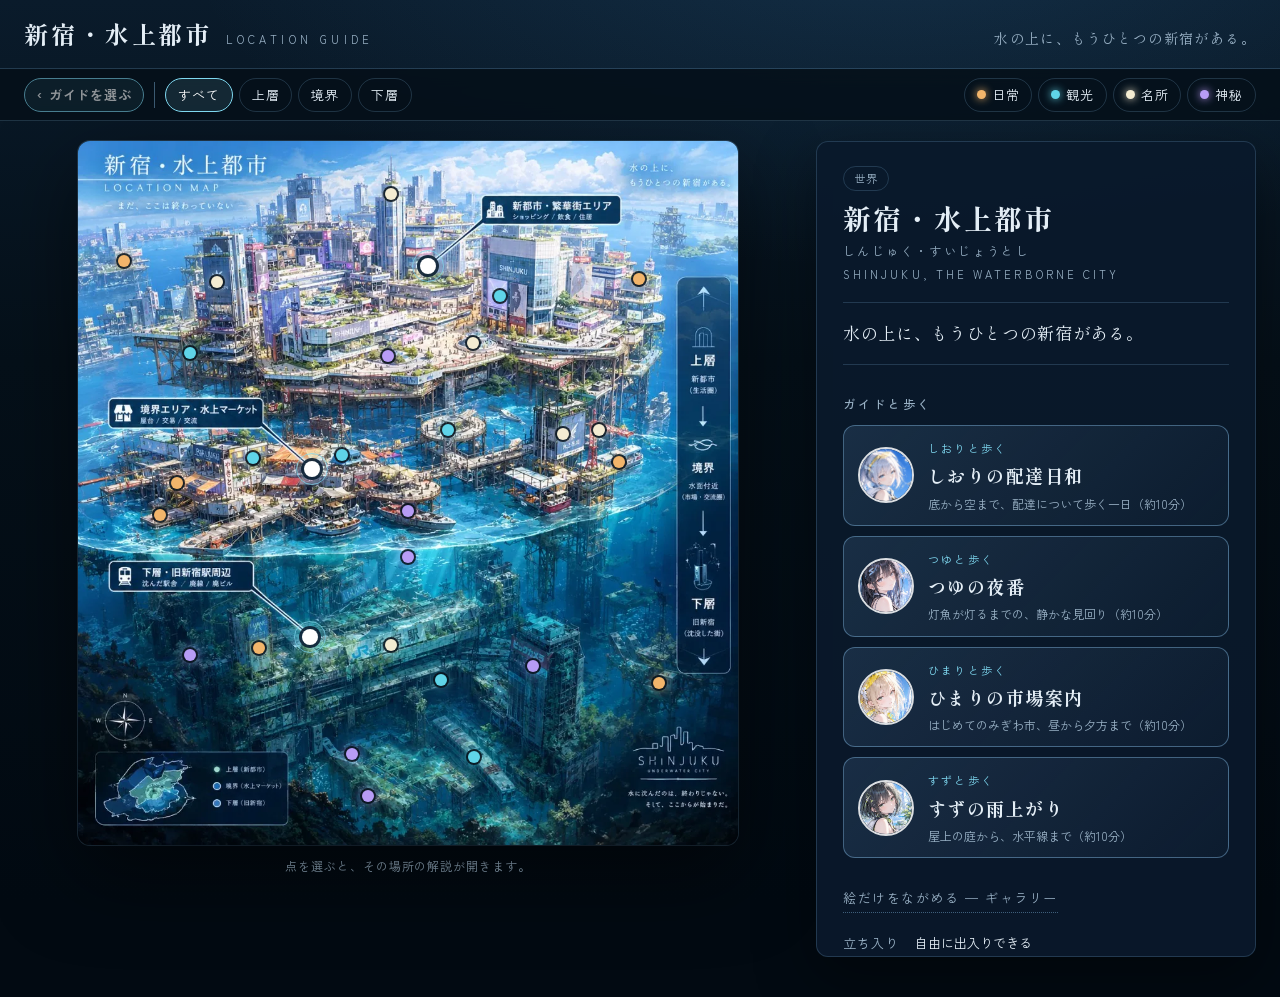
==== commit b2ea10f7: "深度パララックスを、ギャラリーと作中（場所ページ・コース画面）に組み込み - assets/js/parallax.js（共通）: 手本のシェーダー・深度マップの加工・テクスチャ管理（直近4枚）・光の" ====
--- a/index.html
+++ b/index.html
@@ -40,6 +40,7 @@
 
 <noscript><p class="noscript">このガイドの表示には JavaScript が必要です。</p></noscript>
 <script src="assets/data/world.js"></script>
+<script src="assets/js/parallax.js"></script>
 <script src="assets/js/map.js"></script>
 <script src="assets/js/stage.js"></script>
 </body>
--- a/assets/css/style.css
+++ b/assets/css/style.css
@@ -359,5 +359,30 @@
 .course-card__done { margin-left: 8px; padding: 0 8px; border: 1px solid rgba(143, 224, 170, 0.6); border-radius: 999px; font-size: 10px; letter-spacing: 0.1em; color: #9fe6b6; }
 
 /* ロケーションイラスト（場所の解説ページ）。絵が無い場所では何も出ない */
-.place-art { margin: 0 0 16px; border-radius: 12px; overflow: hidden; border: 1px solid var(--line); background: rgba(255, 255, 255, 0.03); }
+.place-art { position: relative; touch-action: pan-y; margin: 0 0 16px; border-radius: 12px; overflow: hidden; border: 1px solid var(--line); background: rgba(255, 255, 255, 0.03); }
 .place-art img { display: block; width: 100%; height: auto; aspect-ratio: 4 / 3; object-fit: cover; object-position: 50% 35%; }
+
+/* 「ガイドを選ぶ」への戻り道（ツールバーは固定なので、いつも同じ場所にある） */
+.tab--home { border-color: var(--accent); color: #fff; background: var(--accent-soft); font-weight: 700; }
+.tab--home[aria-current="page"] { opacity: 0.55; }
+.tabs__sep { align-self: stretch; width: 1px; margin: 4px 4px; background: var(--line-strong); }
+.panel-home {
+  display: flex;
+  align-items: center;
+  width: 100%;
+  min-height: 44px;
+  margin: 0 0 14px;
+  padding: 8px 14px;
+  border: 1px solid var(--accent);
+  border-radius: 10px;
+  background: var(--accent-soft);
+  font-size: 14px;
+  letter-spacing: 0.06em;
+  text-align: left;
+  cursor: pointer;
+}
+.panel-home:hover { background: rgba(127, 216, 240, 0.22); }
+
+/* ギャラリーへの入口（控えめなリンクを1つだけ） */
+.gallery-link { display: inline-block; margin: 4px 0 18px; padding: 2px 0; font-size: 13px; letter-spacing: 0.12em; color: var(--muted); text-decoration: none; border-bottom: 1px dotted var(--line-strong); }
+.gallery-link:hover { color: var(--text); border-bottom-color: var(--accent); }
